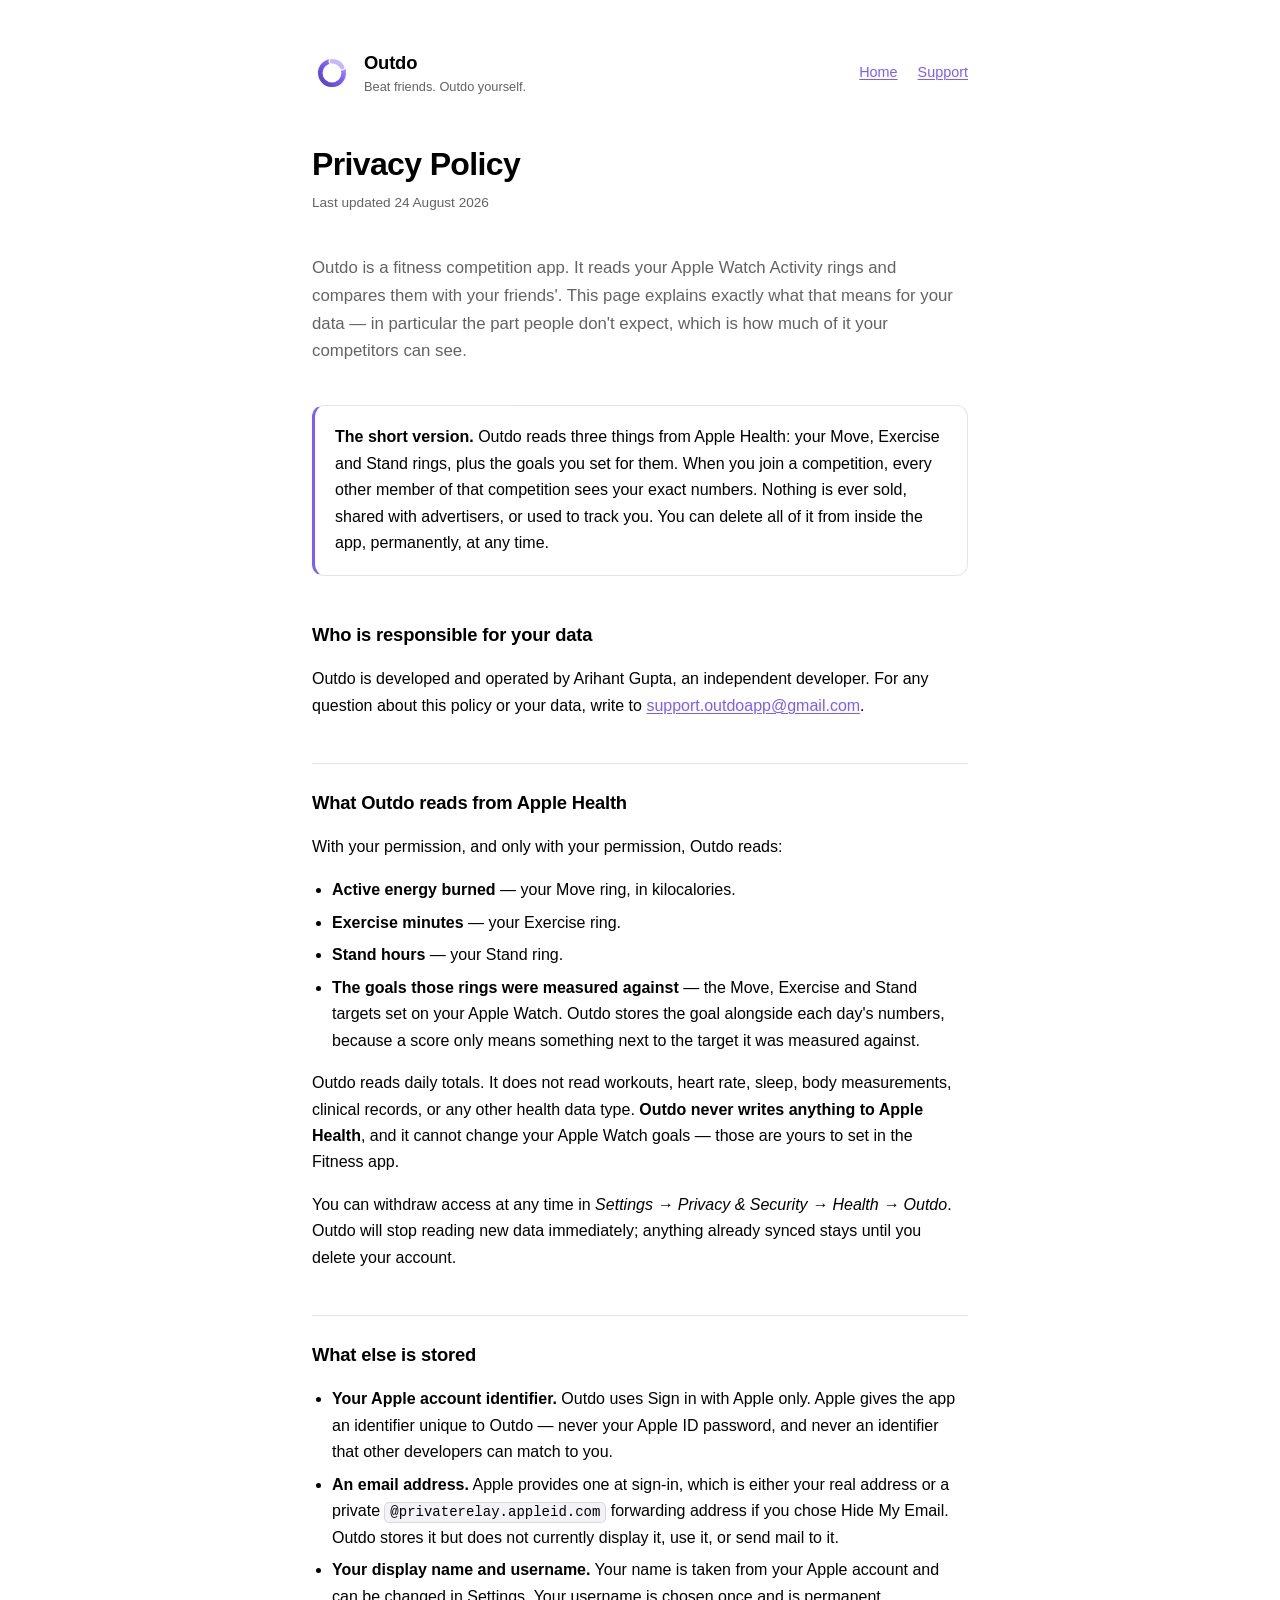
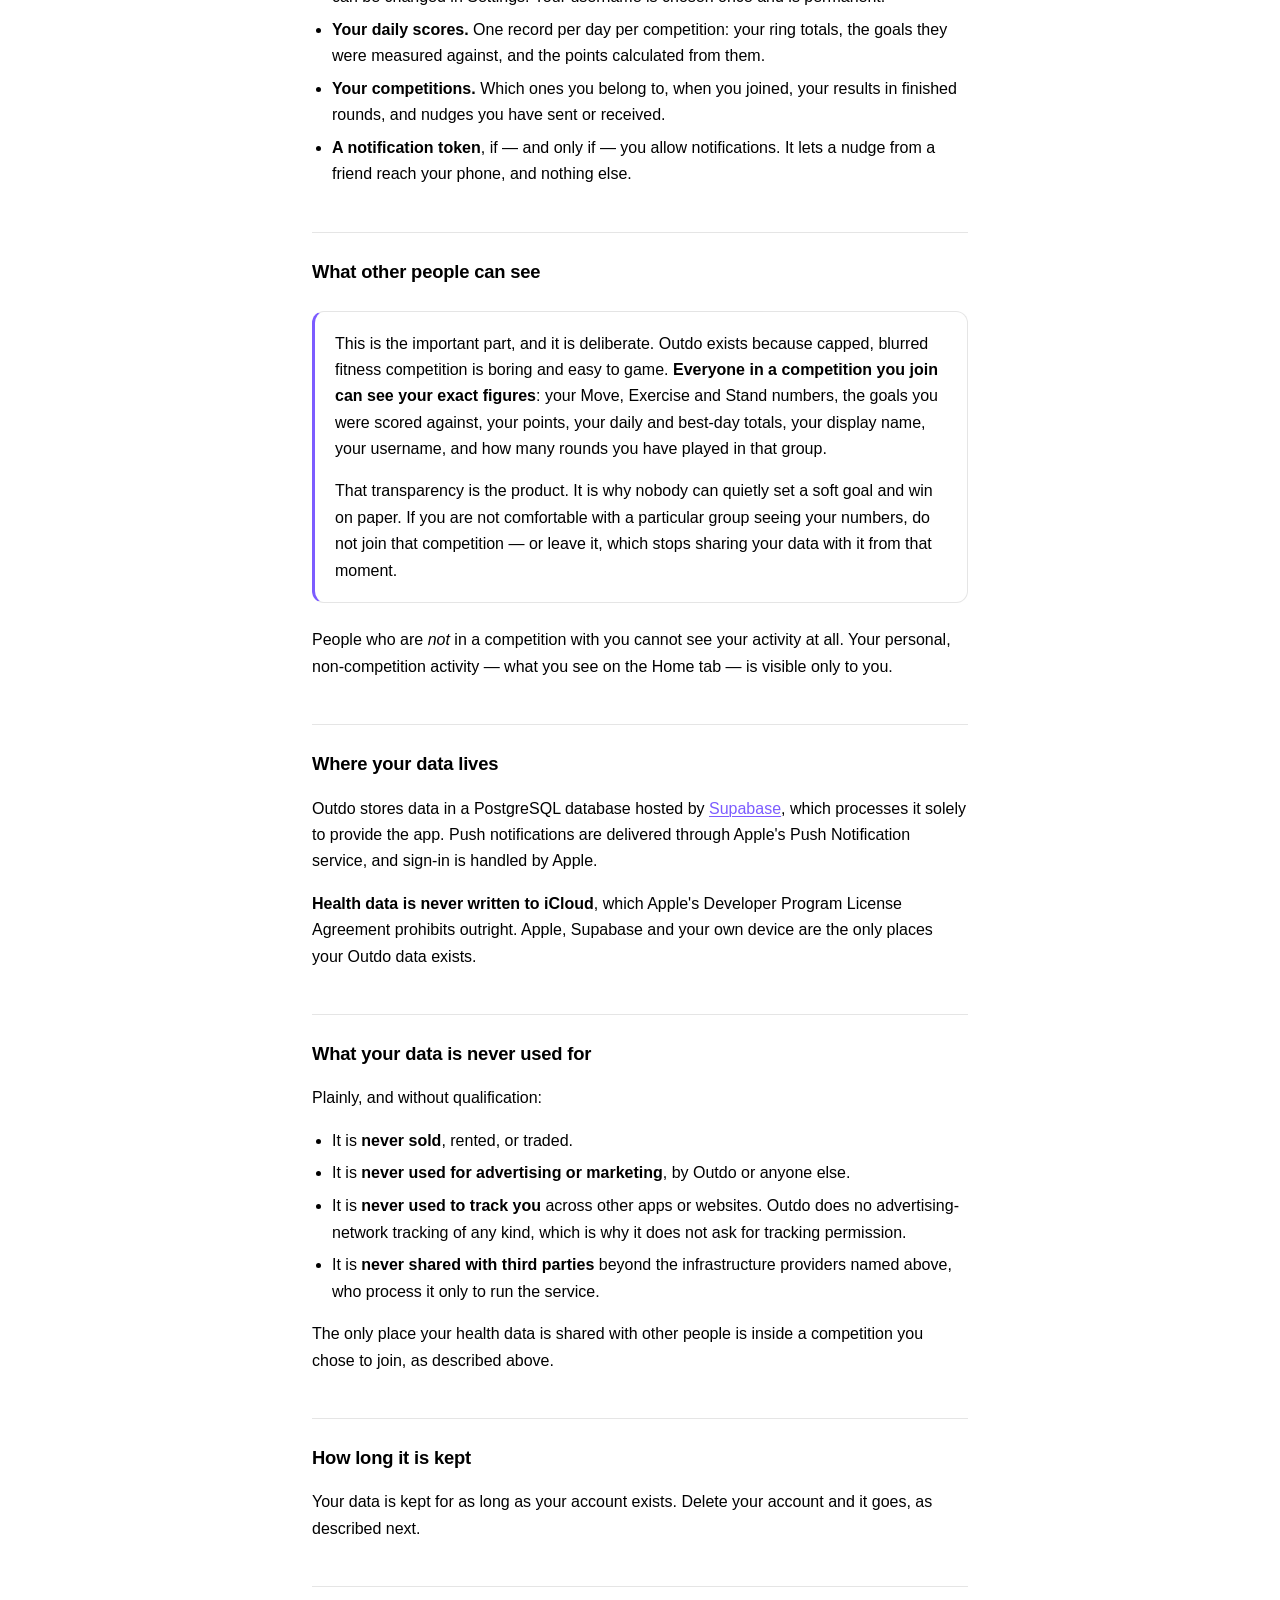
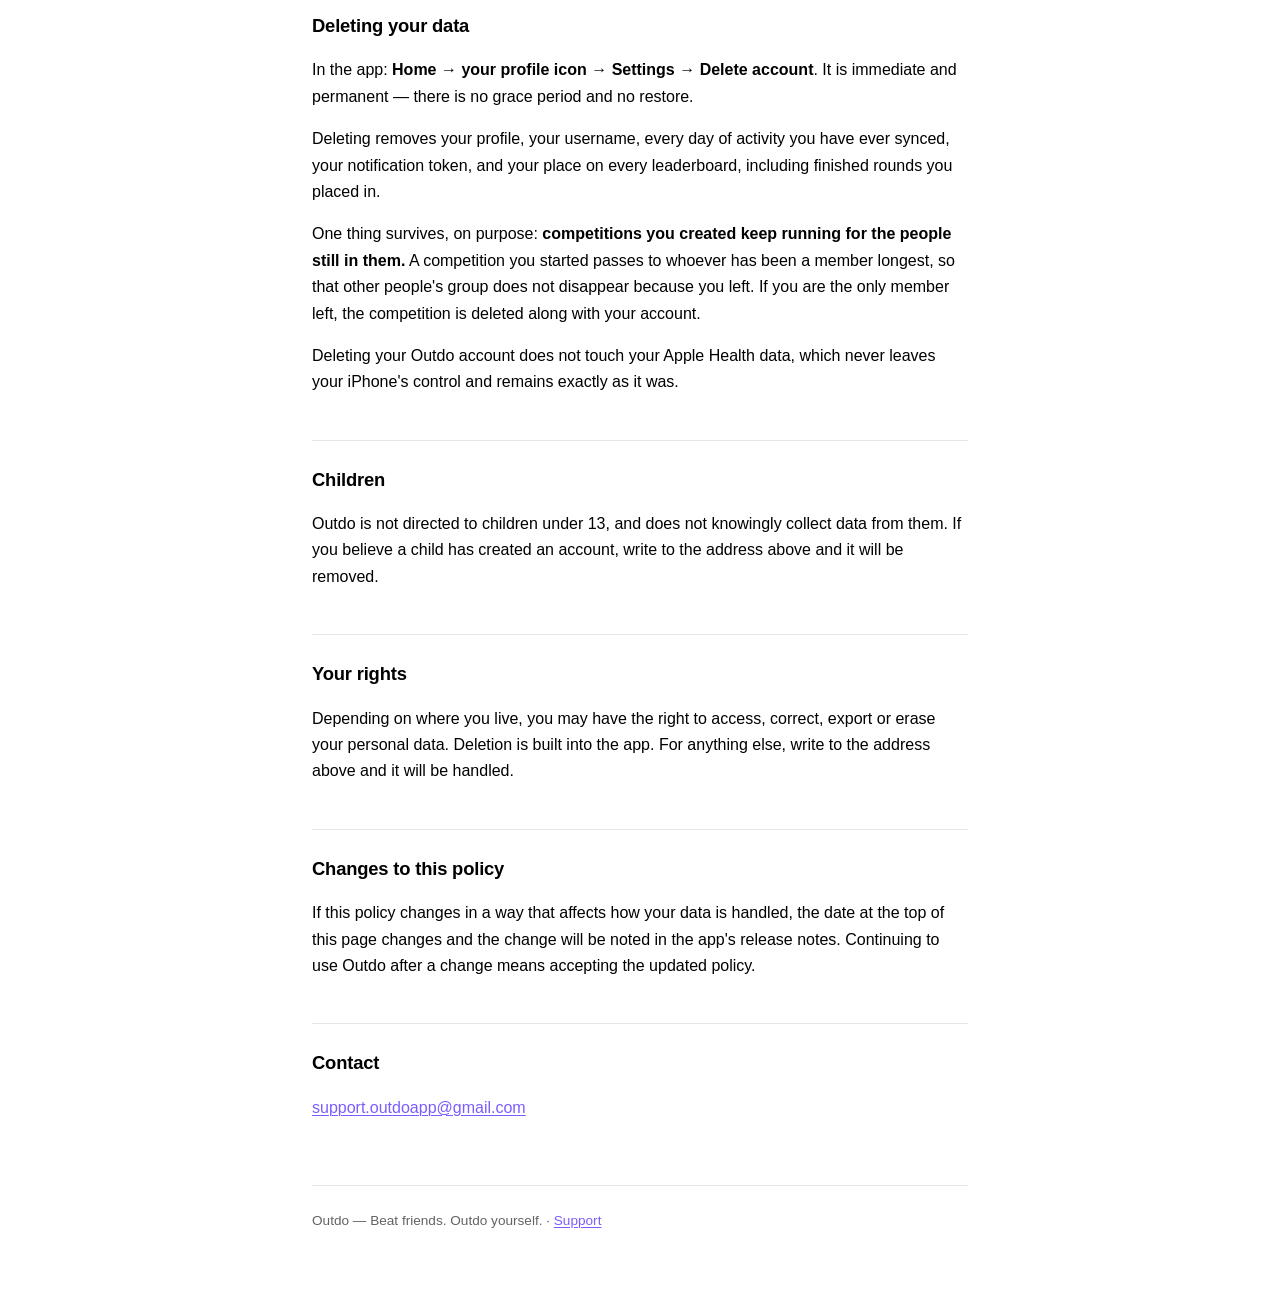
==== privacy.html @ 7deb8a3a "Privacy policy and support pages Static HTML for GitHub Pages, serving the two URLs App Store Connec" ====
<!doctype html>
<html lang="en">
<head>
<meta charset="utf-8">
<meta name="viewport" content="width=device-width, initial-scale=1">
<title>Privacy Policy — Outdo</title>
<meta name="description" content="What Outdo reads from Apple Health, what your competitors can see, and how to delete everything.">
<link rel="stylesheet" href="style.css">
</head>
<body>
<div class="wrap">

<header class="site">
  <svg viewBox="0 0 1024 1024" aria-hidden="true">
    <defs>
      <linearGradient id="g" gradientUnits="userSpaceOnUse" x1="153" y1="871" x2="871" y2="153">
        <stop offset="0" stop-color="#523DA8"/>
        <stop offset="0.55" stop-color="#7C5CFF"/>
        <stop offset="1" stop-color="#C4B6FF"/>
      </linearGradient>
      <mask id="cut">
        <rect width="1024" height="1024" fill="white"/>
        <path d="M 512 212 A 300 300 0 0 1 771.8 362" stroke="black" stroke-width="176"
              stroke-linecap="round" fill="none"/>
      </mask>
    </defs>
    <circle cx="512" cy="512" r="300" stroke="url(#g)" stroke-width="118" fill="none" mask="url(#cut)"/>
    <path d="M 512 212 A 300 300 0 0 1 771.8 362" stroke="#C4B6FF" stroke-width="118"
          stroke-linecap="round" fill="none"/>
  </svg>
  <div>
    <div class="name">Outdo</div>
    <div class="tag">Beat friends. Outdo yourself.</div>
  </div>
  <nav class="nav"><a href="index.html">Home</a><a href="support.html">Support</a></nav>
</header>

<h1>Privacy Policy</h1>
<p class="meta">Last updated 24 August 2026</p>

<p class="lede">Outdo is a fitness competition app. It reads your Apple Watch Activity rings and
compares them with your friends'. This page explains exactly what that means for your data — in
particular the part people don't expect, which is how much of it your competitors can see.</p>

<div class="callout">
  <p><strong>The short version.</strong> Outdo reads three things from Apple Health: your Move,
  Exercise and Stand rings, plus the goals you set for them. When you join a competition, every
  other member of that competition sees your exact numbers. Nothing is ever sold, shared with
  advertisers, or used to track you. You can delete all of it from inside the app, permanently, at
  any time.</p>
</div>

<h2>Who is responsible for your data</h2>
<p>Outdo is developed and operated by Arihant Gupta, an independent developer. For any question
about this policy or your data, write to
<a href="mailto:support.outdoapp@gmail.com">support.outdoapp@gmail.com</a>.</p>

<h2>What Outdo reads from Apple Health</h2>
<p>With your permission, and only with your permission, Outdo reads:</p>
<ul>
  <li><strong>Active energy burned</strong> — your Move ring, in kilocalories.</li>
  <li><strong>Exercise minutes</strong> — your Exercise ring.</li>
  <li><strong>Stand hours</strong> — your Stand ring.</li>
  <li><strong>The goals those rings were measured against</strong> — the Move, Exercise and Stand
  targets set on your Apple Watch. Outdo stores the goal alongside each day's numbers, because a
  score only means something next to the target it was measured against.</li>
</ul>
<p>Outdo reads daily totals. It does not read workouts, heart rate, sleep, body measurements,
clinical records, or any other health data type. <strong>Outdo never writes anything to Apple
Health</strong>, and it cannot change your Apple Watch goals — those are yours to set in the
Fitness app.</p>
<p>You can withdraw access at any time in <em>Settings → Privacy &amp; Security → Health →
Outdo</em>. Outdo will stop reading new data immediately; anything already synced stays until you
delete your account.</p>

<h2>What else is stored</h2>
<ul>
  <li><strong>Your Apple account identifier.</strong> Outdo uses Sign in with Apple only. Apple
  gives the app an identifier unique to Outdo — never your Apple ID password, and never an
  identifier that other developers can match to you.</li>
  <li><strong>An email address.</strong> Apple provides one at sign-in, which is either your real
  address or a private <code>@privaterelay.appleid.com</code> forwarding address if you chose Hide
  My Email. Outdo stores it but does not currently display it, use it, or send mail to it.</li>
  <li><strong>Your display name and username.</strong> Your name is taken from your Apple account
  and can be changed in Settings. Your username is chosen once and is permanent.</li>
  <li><strong>Your daily scores.</strong> One record per day per competition: your ring totals, the
  goals they were measured against, and the points calculated from them.</li>
  <li><strong>Your competitions.</strong> Which ones you belong to, when you joined, your results in
  finished rounds, and nudges you have sent or received.</li>
  <li><strong>A notification token</strong>, if — and only if — you allow notifications. It lets a
  nudge from a friend reach your phone, and nothing else.</li>
</ul>

<h2>What other people can see</h2>
<div class="callout">
  <p>This is the important part, and it is deliberate. Outdo exists because capped, blurred fitness
  competition is boring and easy to game. <strong>Everyone in a competition you join can see your
  exact figures</strong>: your Move, Exercise and Stand numbers, the goals you were scored against,
  your points, your daily and best-day totals, your display name, your username, and how many rounds
  you have played in that group.</p>
  <p>That transparency is the product. It is why nobody can quietly set a soft goal and win on
  paper. If you are not comfortable with a particular group seeing your numbers, do not join that
  competition — or leave it, which stops sharing your data with it from that moment.</p>
</div>
<p>People who are <em>not</em> in a competition with you cannot see your activity at all. Your
personal, non-competition activity — what you see on the Home tab — is visible only to you.</p>

<h2>Where your data lives</h2>
<p>Outdo stores data in a PostgreSQL database hosted by
<a href="https://supabase.com/privacy" rel="noopener">Supabase</a>, which processes it solely to
provide the app. Push notifications are delivered through Apple's Push Notification service, and
sign-in is handled by Apple.</p>
<p><strong>Health data is never written to iCloud</strong>, which Apple's Developer Program License
Agreement prohibits outright. Apple, Supabase and your own device are the only places your Outdo
data exists.</p>

<h2>What your data is never used for</h2>
<p>Plainly, and without qualification:</p>
<ul>
  <li>It is <strong>never sold</strong>, rented, or traded.</li>
  <li>It is <strong>never used for advertising or marketing</strong>, by Outdo or anyone else.</li>
  <li>It is <strong>never used to track you</strong> across other apps or websites. Outdo does no
  advertising-network tracking of any kind, which is why it does not ask for tracking permission.</li>
  <li>It is <strong>never shared with third parties</strong> beyond the infrastructure providers
  named above, who process it only to run the service.</li>
</ul>
<p>The only place your health data is shared with other people is inside a competition you chose to
join, as described above.</p>

<h2>How long it is kept</h2>
<p>Your data is kept for as long as your account exists. Delete your account and it goes, as
described next.</p>

<h2>Deleting your data</h2>
<p>In the app: <strong>Home → your profile icon → Settings → Delete account</strong>. It is
immediate and permanent — there is no grace period and no restore.</p>
<p>Deleting removes your profile, your username, every day of activity you have ever synced, your
notification token, and your place on every leaderboard, including finished rounds you placed in.</p>
<p>One thing survives, on purpose: <strong>competitions you created keep running for the people
still in them.</strong> A competition you started passes to whoever has been a member longest, so
that other people's group does not disappear because you left. If you are the only member left,
the competition is deleted along with your account.</p>
<p>Deleting your Outdo account does not touch your Apple Health data, which never leaves your
iPhone's control and remains exactly as it was.</p>

<h2>Children</h2>
<p>Outdo is not directed to children under 13, and does not knowingly collect data from them. If you
believe a child has created an account, write to the address above and it will be removed.</p>

<h2>Your rights</h2>
<p>Depending on where you live, you may have the right to access, correct, export or erase your
personal data. Deletion is built into the app. For anything else, write to the address above and it
will be handled.</p>

<h2>Changes to this policy</h2>
<p>If this policy changes in a way that affects how your data is handled, the date at the top of
this page changes and the change will be noted in the app's release notes. Continuing to use Outdo
after a change means accepting the updated policy.</p>

<h2>Contact</h2>
<p><a href="mailto:support.outdoapp@gmail.com">support.outdoapp@gmail.com</a></p>

<footer>
  Outdo — Beat friends. Outdo yourself. · <a href="support.html">Support</a>
</footer>

</div>
</body>
</html>
---- style.css ----
/* Outdo — public site (privacy policy + support).
   Deliberately one small stylesheet with no build step: GitHub Pages serves
   this directory as-is, and a legal page that depends on tooling is a legal
   page that eventually 404s. */

:root {
  --accent: #7c5cff;
  --accent-cool: #523da8;
  --accent-hot: #c4b6ff;
  --bg: #ffffff;
  --bg-soft: #f2f2f7;
  --card: #ffffff;
  --border: rgba(0, 0, 0, 0.1);
  --text: #000000;
  --muted: #636366;
}

@media (prefers-color-scheme: dark) {
  :root {
    --bg: #000000;
    --bg-soft: #0a0a0c;
    --card: #1c1c1e;
    --border: rgba(255, 255, 255, 0.1);
    --text: #ffffff;
    --muted: #8e8e93;
  }
}

* { box-sizing: border-box; }

body {
  margin: 0;
  background: var(--bg);
  color: var(--text);
  font: 16px/1.65 -apple-system, BlinkMacSystemFont, "SF Pro Text", "Segoe UI", Roboto, sans-serif;
  -webkit-font-smoothing: antialiased;
}

.wrap {
  max-width: 44rem;
  margin: 0 auto;
  padding: 3rem 1.5rem 5rem;
}

header.site {
  display: flex;
  align-items: center;
  gap: 0.75rem;
  margin-bottom: 3rem;
}

header.site svg { width: 40px; height: 40px; flex: none; }

header.site .name {
  font-weight: 700;
  font-size: 1.15rem;
  letter-spacing: -0.01em;
}

header.site .tag {
  color: var(--muted);
  font-size: 0.8rem;
  margin-top: -2px;
}

h1 {
  font-size: 2rem;
  line-height: 1.2;
  letter-spacing: -0.02em;
  margin: 0 0 0.5rem;
}

h2 {
  font-size: 1.15rem;
  letter-spacing: -0.01em;
  margin: 2.75rem 0 0.75rem;
  padding-top: 1.5rem;
  border-top: 1px solid var(--border);
}

h2:first-of-type { border-top: none; padding-top: 0; }

h3 {
  font-size: 1rem;
  margin: 1.5rem 0 0.5rem;
}

p, li { color: var(--text); }

.meta {
  color: var(--muted);
  font-size: 0.85rem;
  margin: 0 0 2.5rem;
}

.lede {
  font-size: 1.05rem;
  color: var(--muted);
  margin-bottom: 2.5rem;
}

.callout {
  background: var(--card);
  border: 1px solid var(--border);
  border-left: 3px solid var(--accent);
  border-radius: 12px;
  padding: 1.15rem 1.25rem;
  margin: 1.5rem 0;
}

.callout p:first-child { margin-top: 0; }
.callout p:last-child { margin-bottom: 0; }

ul { padding-left: 1.25rem; }
li { margin: 0.4rem 0; }

a { color: var(--accent); text-decoration-thickness: 1px; text-underline-offset: 2px; }
a:hover { color: var(--accent-hot); }

code {
  font: 0.875em ui-monospace, "SF Mono", Menlo, monospace;
  background: var(--bg-soft);
  border: 1px solid var(--border);
  border-radius: 5px;
  padding: 0.1em 0.35em;
}

@media (prefers-color-scheme: dark) {
  code { background: #17171a; }
}

.nav {
  display: flex;
  gap: 1.25rem;
  font-size: 0.9rem;
  margin-left: auto;
}

footer {
  margin-top: 4rem;
  padding-top: 1.5rem;
  border-top: 1px solid var(--border);
  color: var(--muted);
  font-size: 0.85rem;
}

.cards { display: grid; gap: 1rem; margin: 2rem 0; }

.card {
  display: block;
  background: var(--card);
  border: 1px solid var(--border);
  border-radius: 14px;
  padding: 1.25rem 1.4rem;
  text-decoration: none;
  color: inherit;
}

.card:hover { border-color: var(--accent); }
.card strong { display: block; font-size: 1.05rem; margin-bottom: 0.2rem; }
.card span { color: var(--muted); font-size: 0.9rem; }
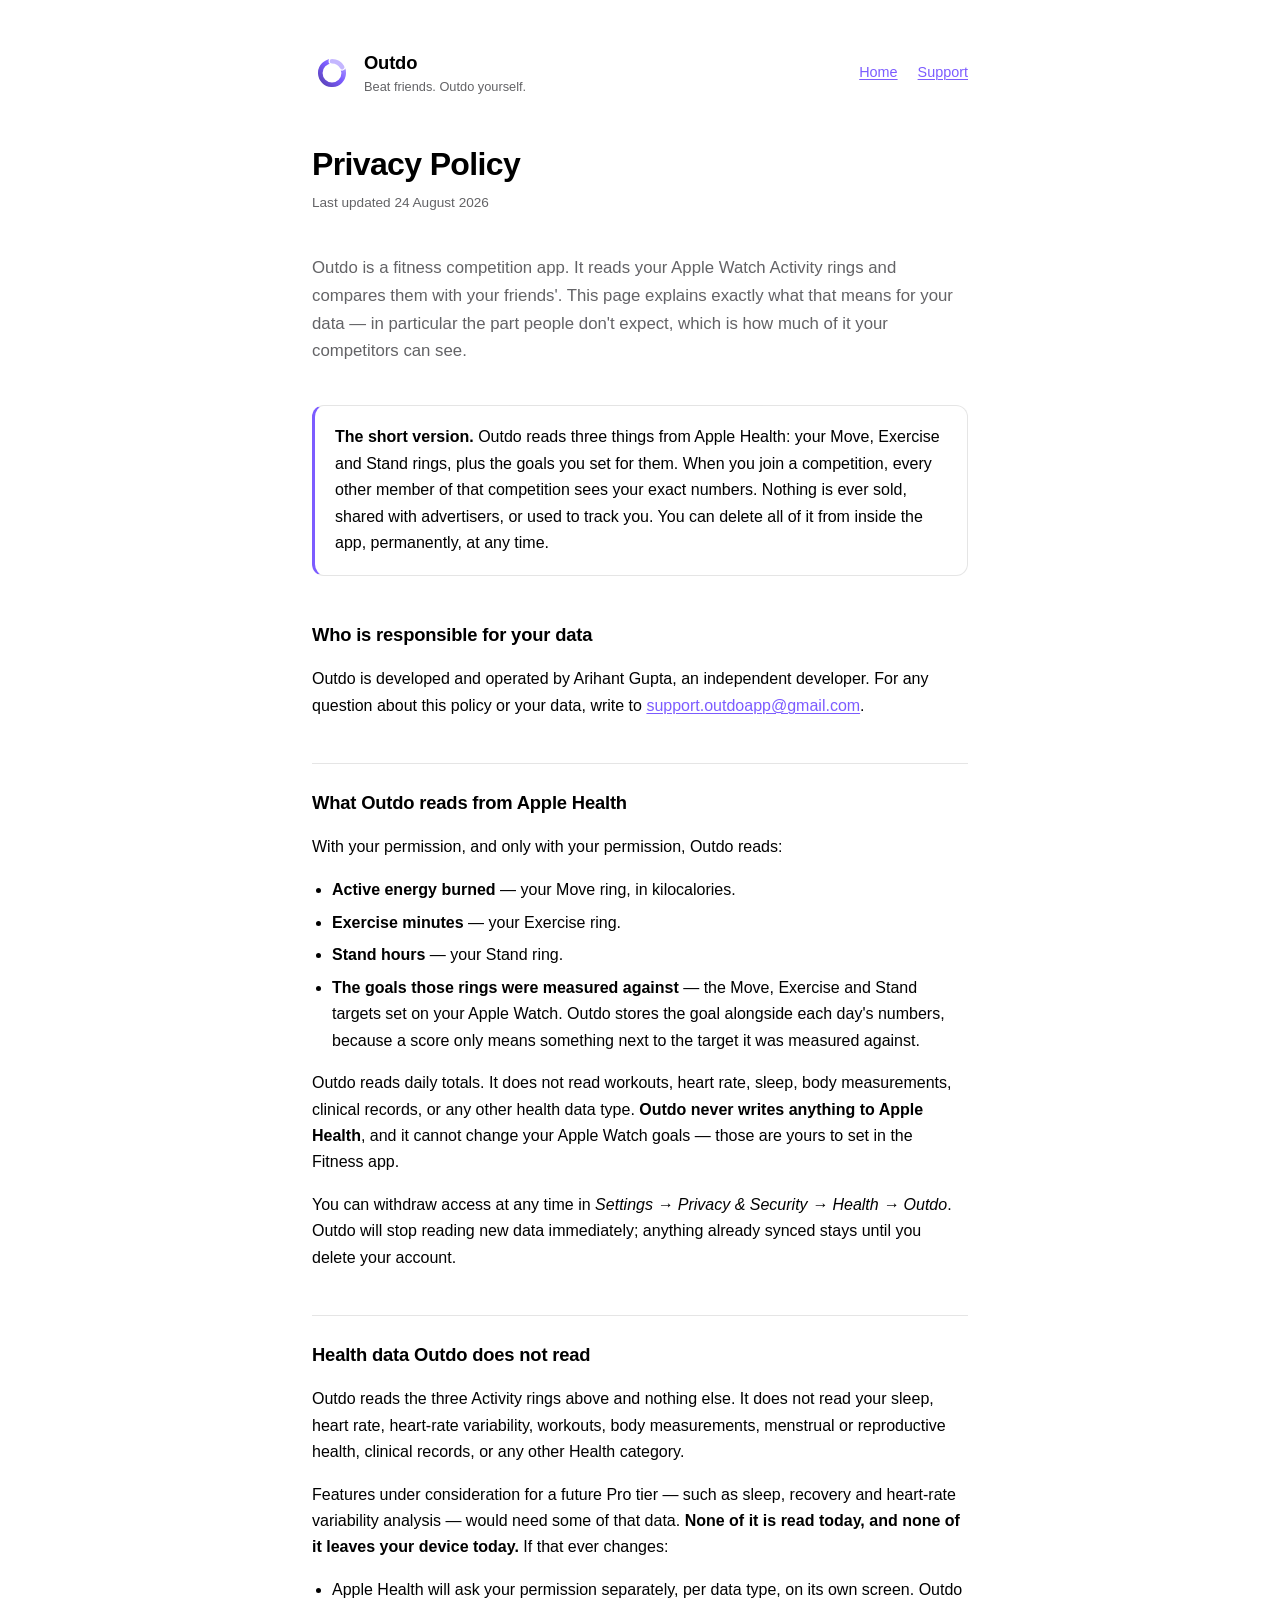
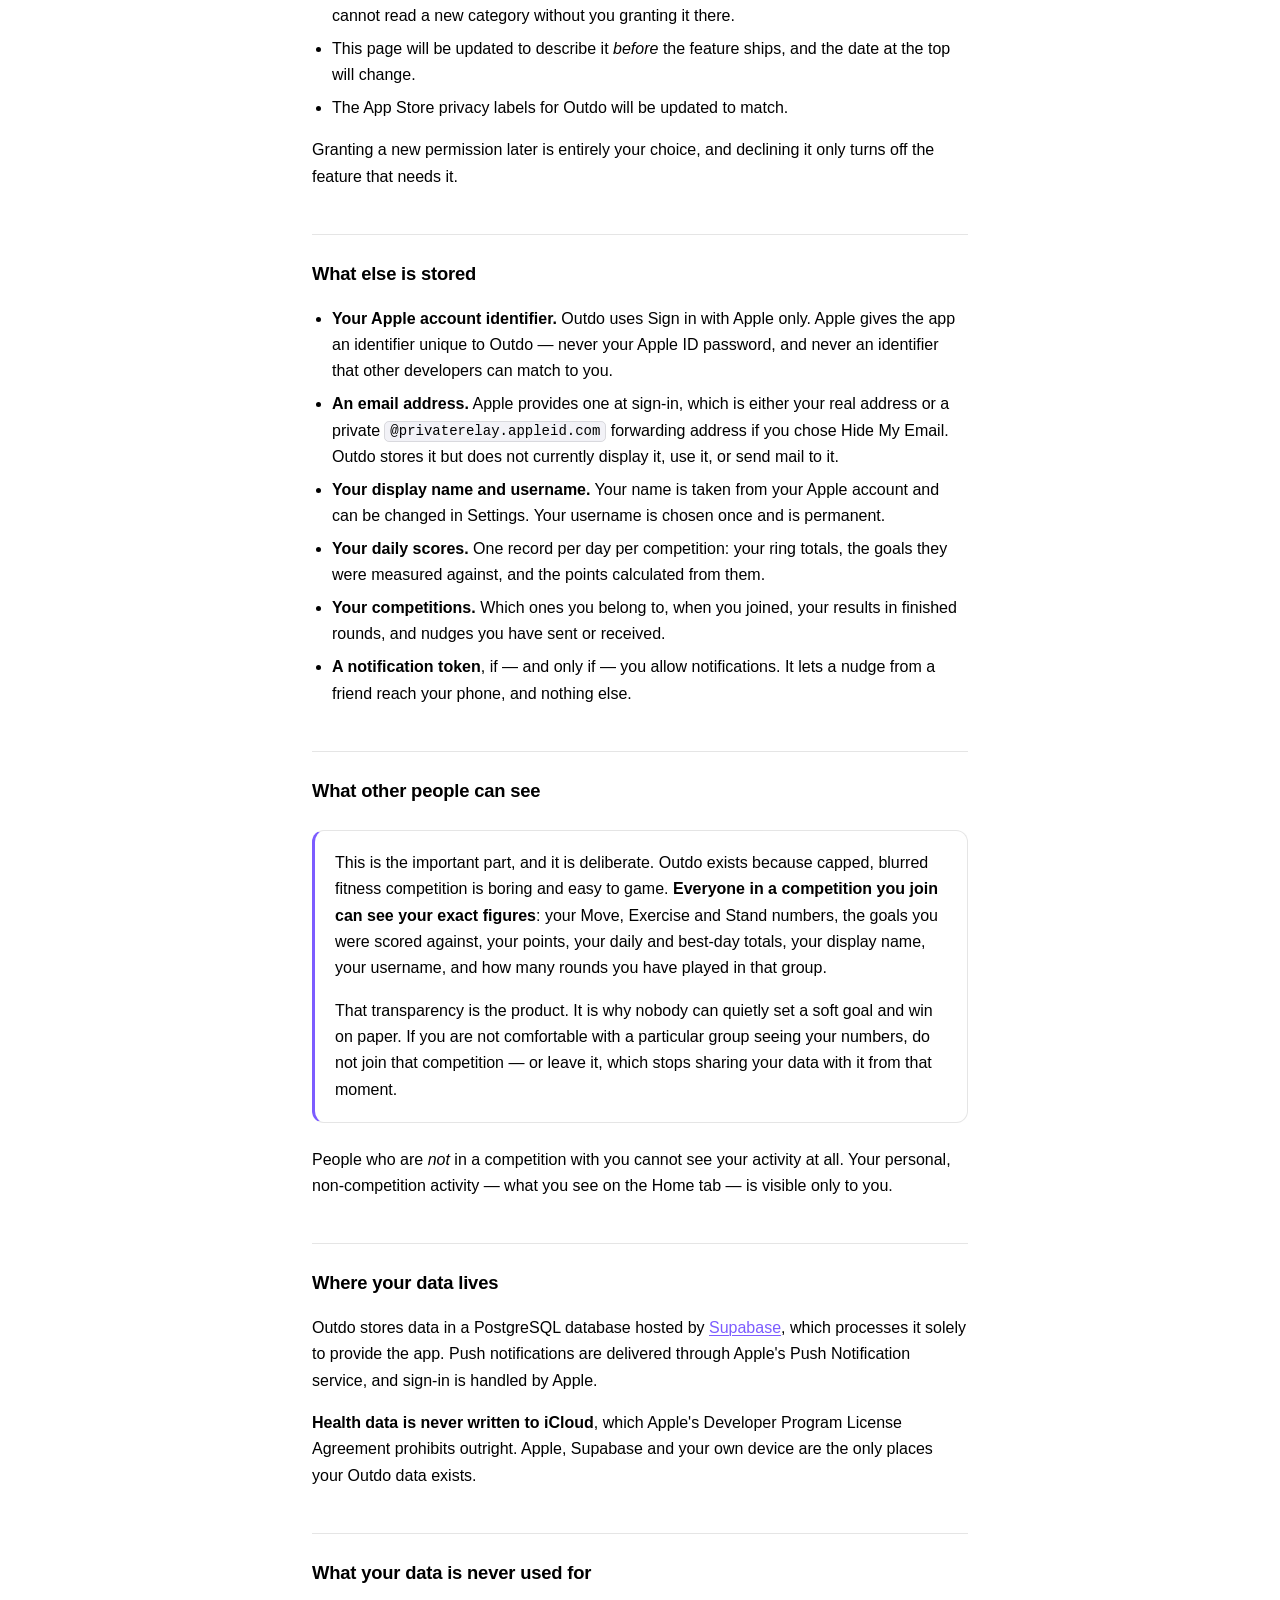
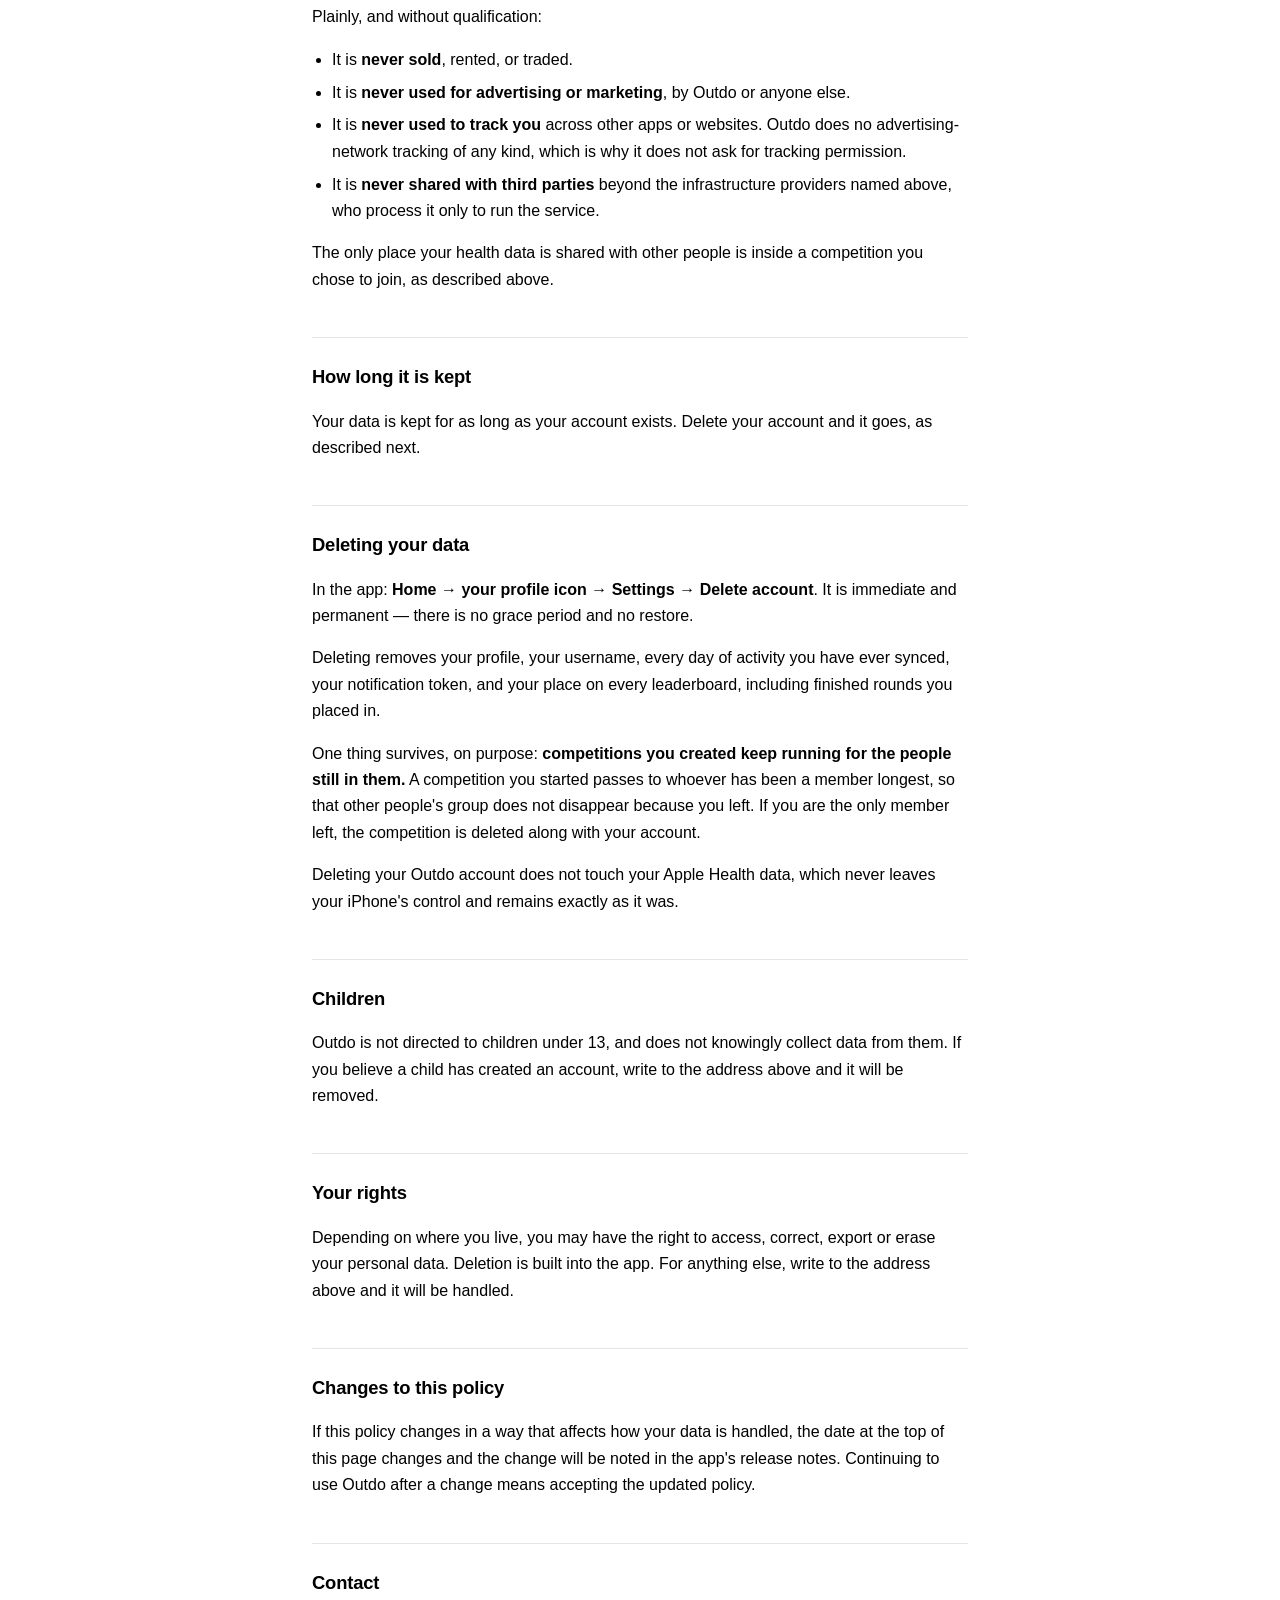
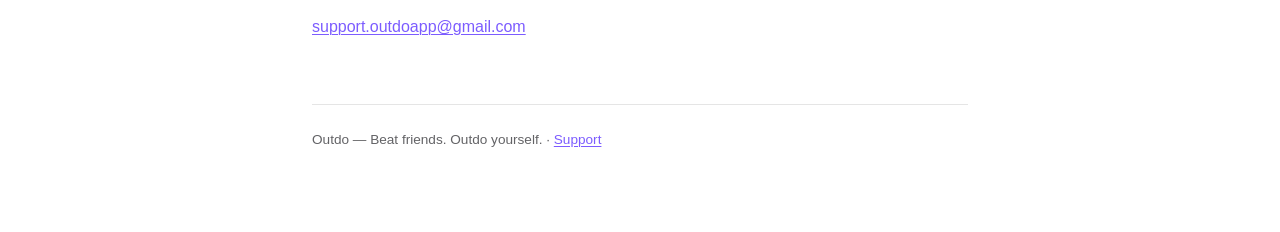
==== commit 637fe36b: "Say what Outdo does not read, and what would change that Names the Health categories Outdo never tou" ====
--- a/privacy.html
+++ b/privacy.html
@@ -72,6 +72,23 @@
 <p>You can withdraw access at any time in <em>Settings → Privacy &amp; Security → Health →
 Outdo</em>. Outdo will stop reading new data immediately; anything already synced stays until you
 delete your account.</p>
+
+<h2>Health data Outdo does not read</h2>
+<p>Outdo reads the three Activity rings above and nothing else. It does not read your sleep, heart
+rate, heart-rate variability, workouts, body measurements, menstrual or reproductive health,
+clinical records, or any other Health category.</p>
+<p>Features under consideration for a future Pro tier — such as sleep, recovery and heart-rate
+variability analysis — would need some of that data. <strong>None of it is read today, and none of
+it leaves your device today.</strong> If that ever changes:</p>
+<ul>
+  <li>Apple Health will ask your permission separately, per data type, on its own screen. Outdo
+  cannot read a new category without you granting it there.</li>
+  <li>This page will be updated to describe it <em>before</em> the feature ships, and the date at the
+  top will change.</li>
+  <li>The App Store privacy labels for Outdo will be updated to match.</li>
+</ul>
+<p>Granting a new permission later is entirely your choice, and declining it only turns off the
+feature that needs it.</p>
 
 <h2>What else is stored</h2>
 <ul>
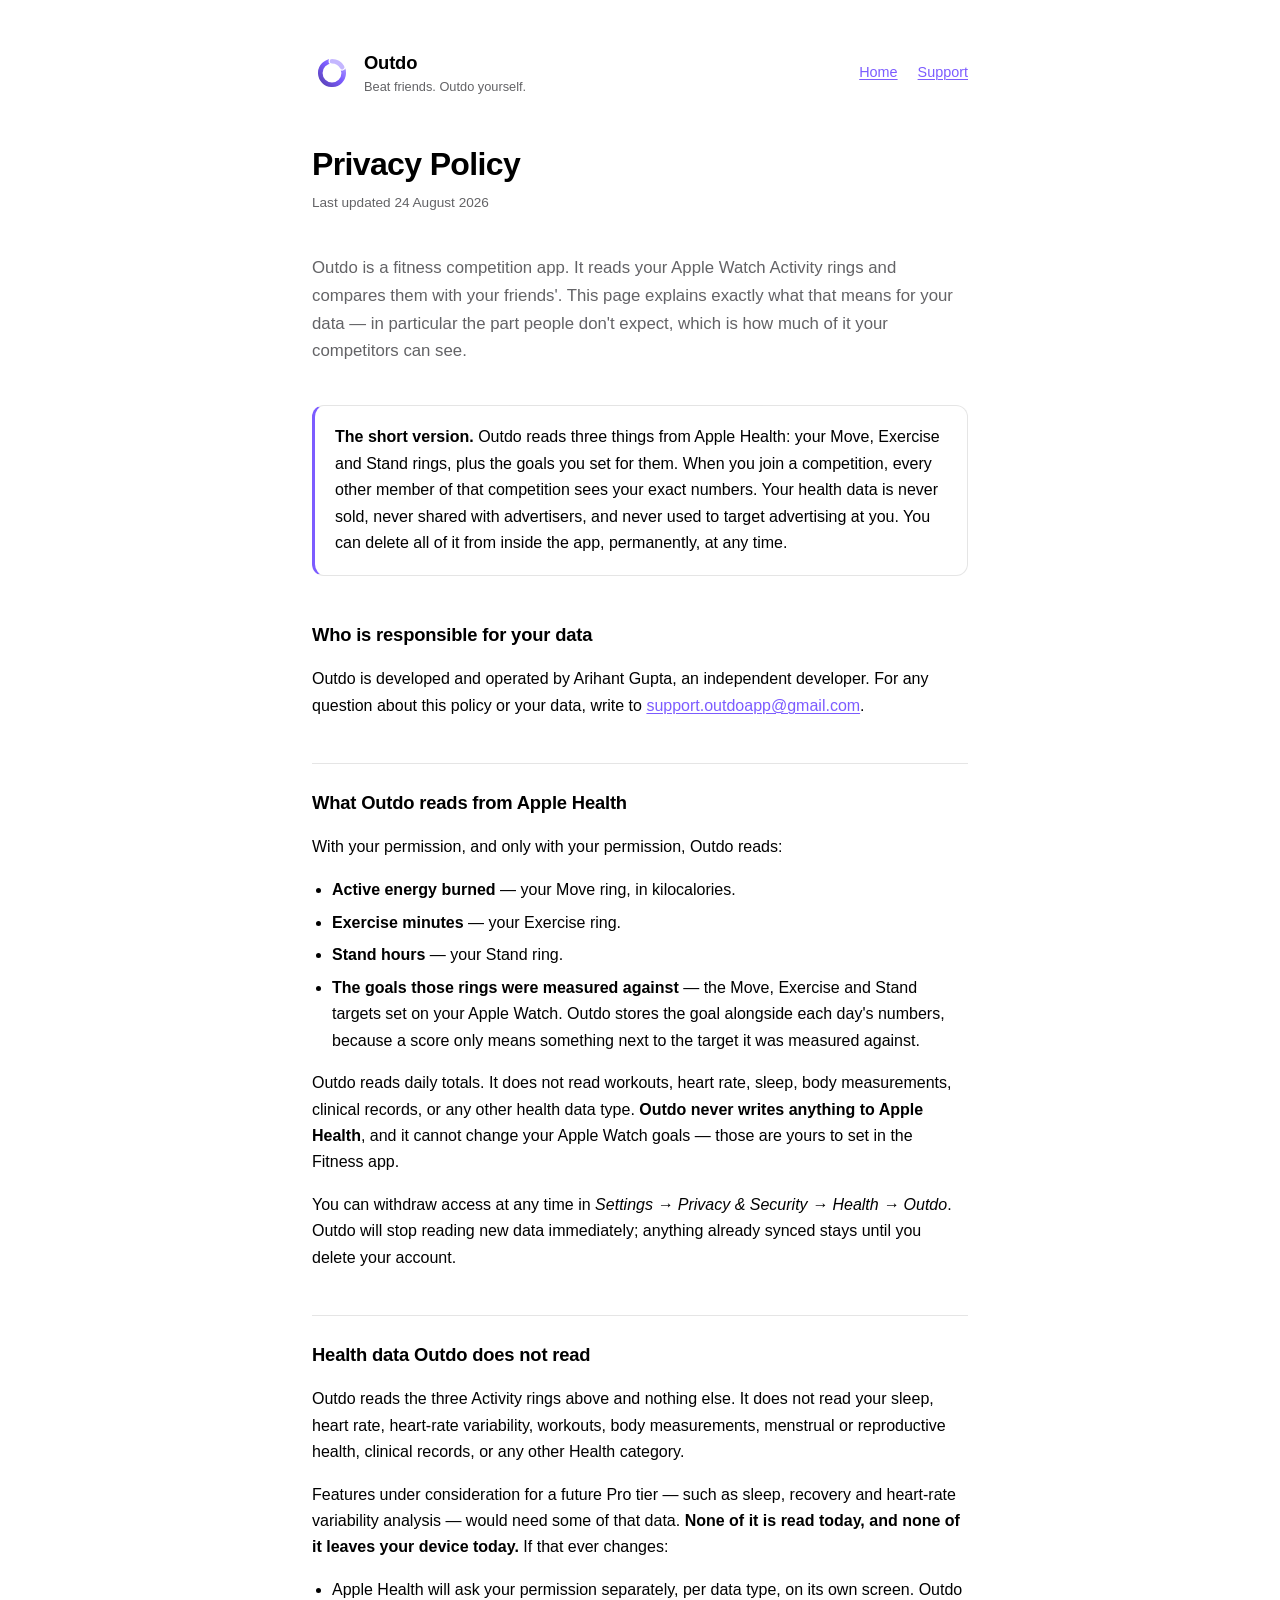
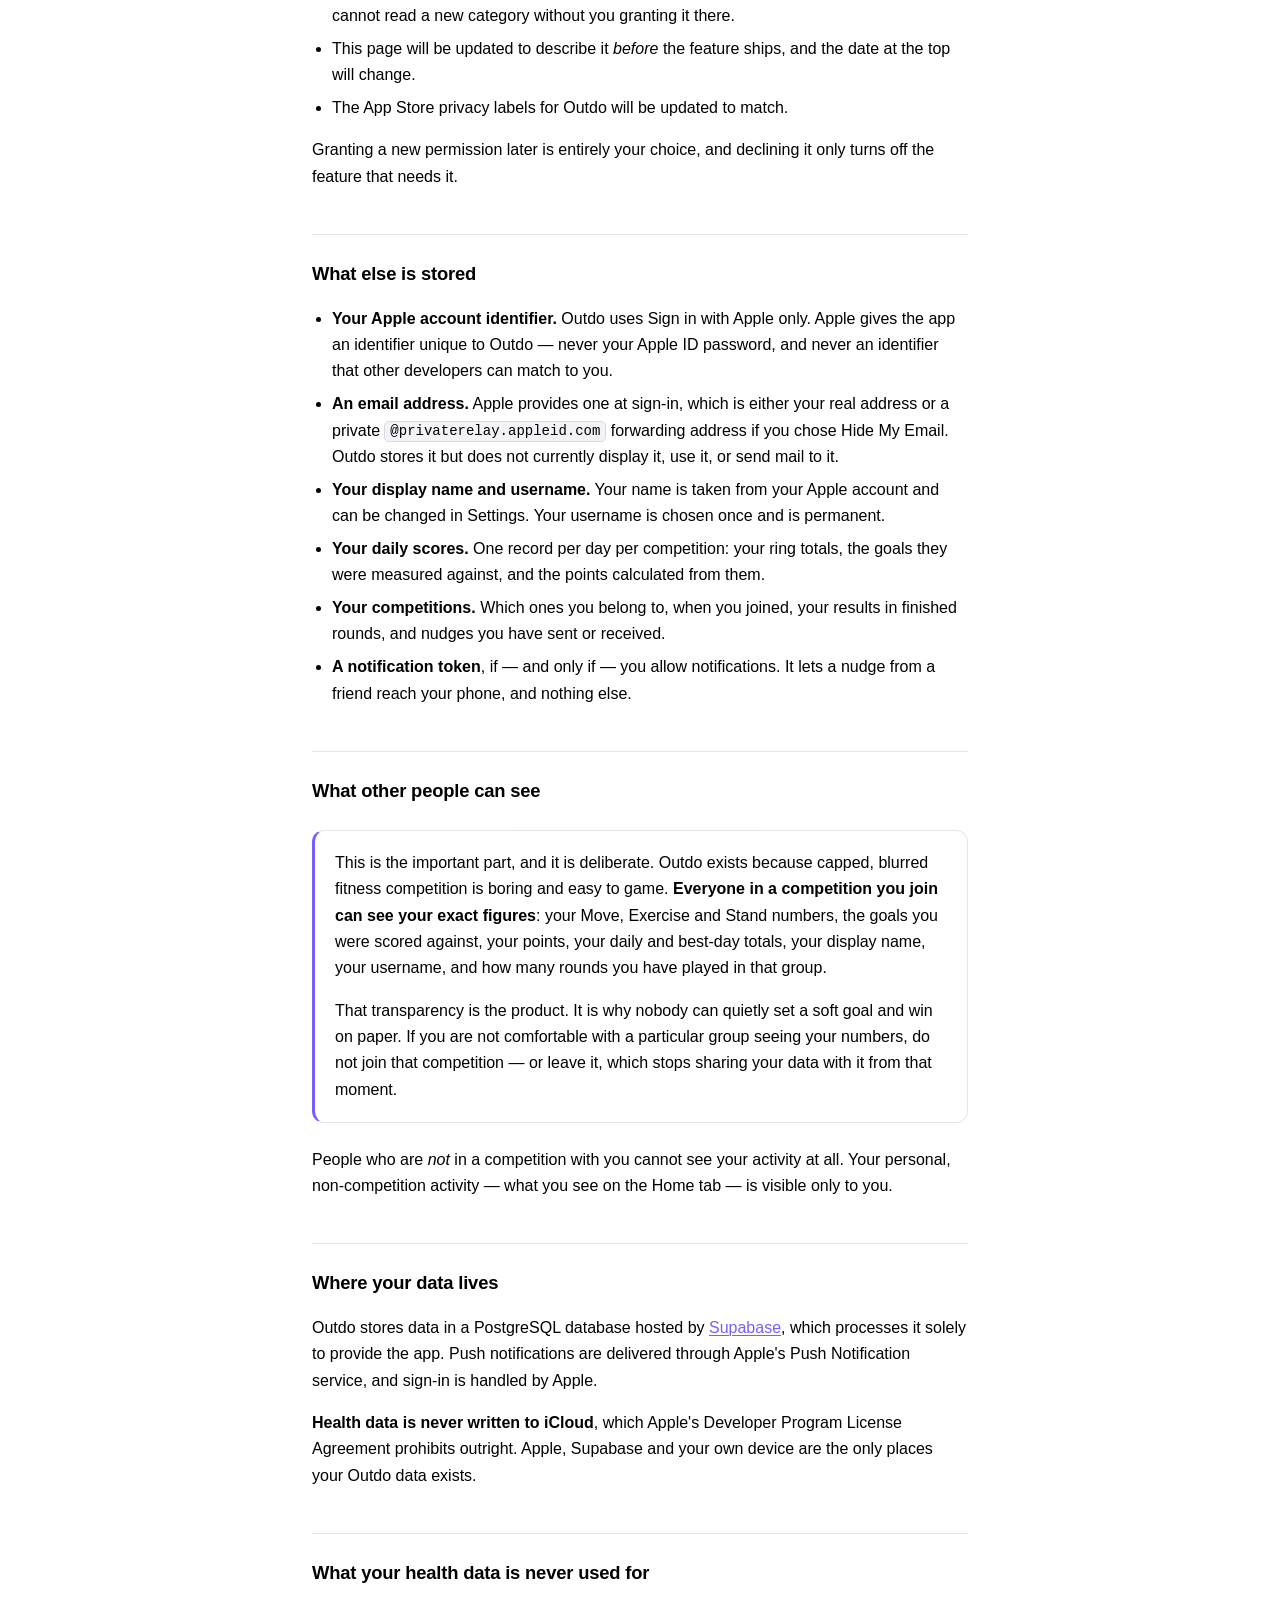
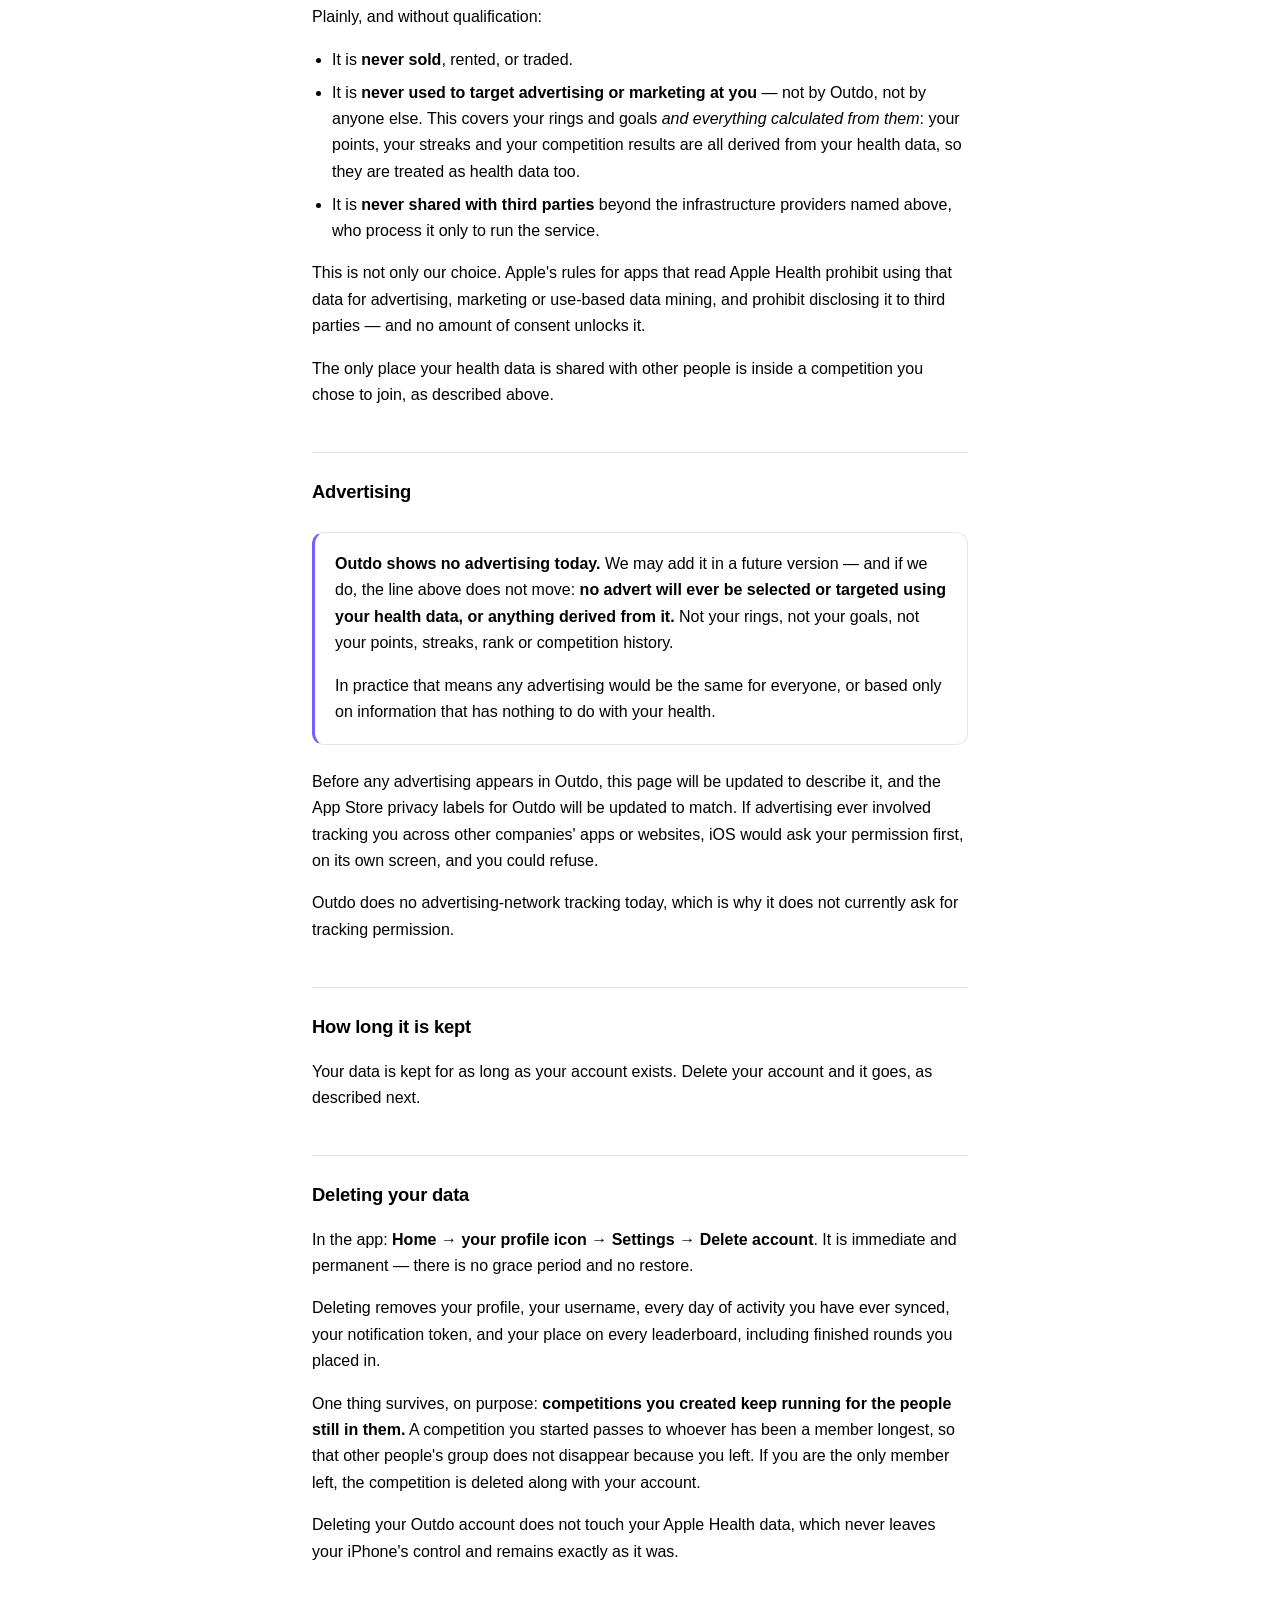
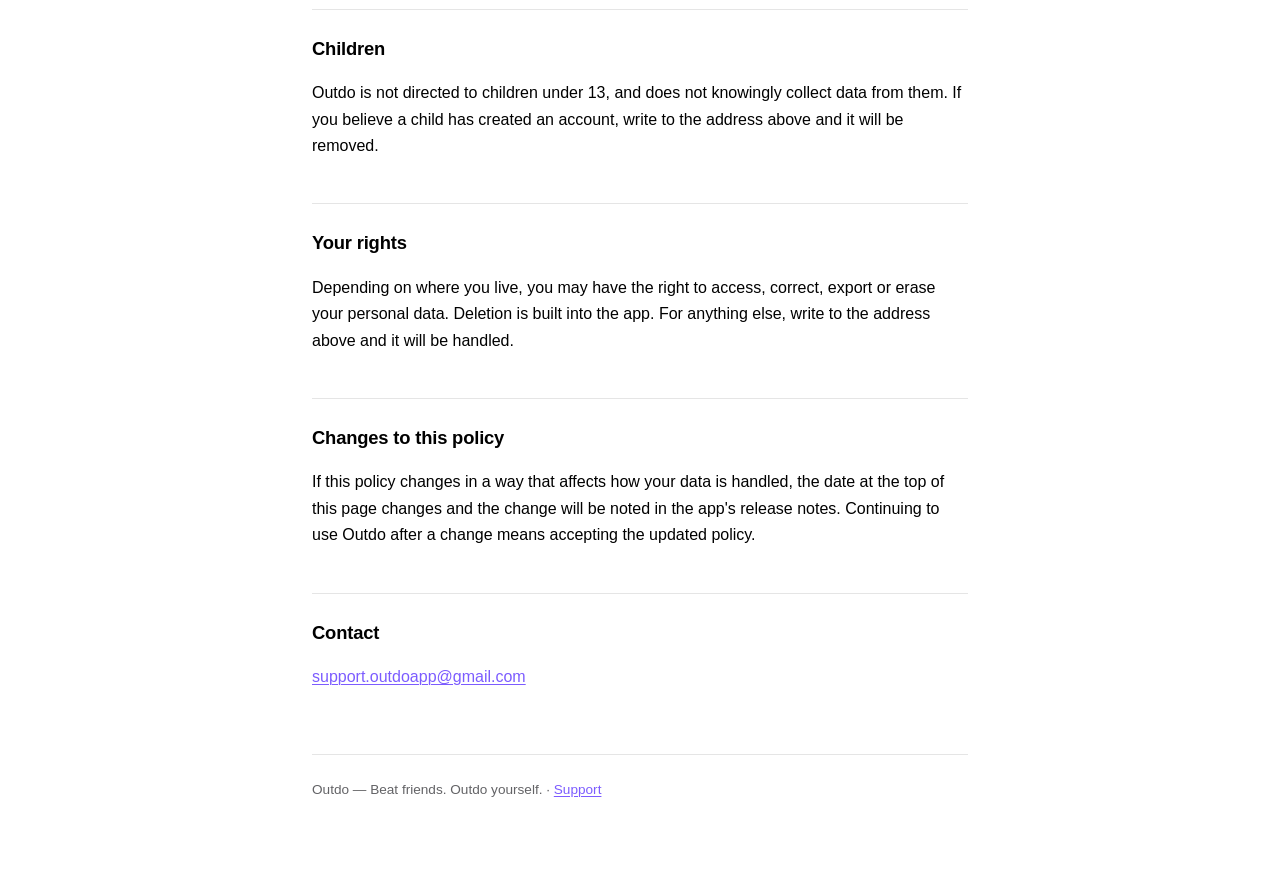
==== commit 28b554db: "Scope the advertising promise to health data, and say ads may come The previous wording promised no " ====
--- a/privacy.html
+++ b/privacy.html
@@ -45,8 +45,8 @@
 <div class="callout">
   <p><strong>The short version.</strong> Outdo reads three things from Apple Health: your Move,
   Exercise and Stand rings, plus the goals you set for them. When you join a competition, every
-  other member of that competition sees your exact numbers. Nothing is ever sold, shared with
-  advertisers, or used to track you. You can delete all of it from inside the app, permanently, at
+  other member of that competition sees your exact numbers. Your health data is never sold, never
+  shared with advertisers, and never used to target advertising at you. You can delete all of it from inside the app, permanently, at
   any time.</p>
 </div>
 
@@ -131,18 +131,38 @@
 Agreement prohibits outright. Apple, Supabase and your own device are the only places your Outdo
 data exists.</p>
 
-<h2>What your data is never used for</h2>
+<h2>What your health data is never used for</h2>
 <p>Plainly, and without qualification:</p>
 <ul>
   <li>It is <strong>never sold</strong>, rented, or traded.</li>
-  <li>It is <strong>never used for advertising or marketing</strong>, by Outdo or anyone else.</li>
-  <li>It is <strong>never used to track you</strong> across other apps or websites. Outdo does no
-  advertising-network tracking of any kind, which is why it does not ask for tracking permission.</li>
+  <li>It is <strong>never used to target advertising or marketing at you</strong> — not by Outdo,
+  not by anyone else. This covers your rings and goals <em>and everything calculated from them</em>:
+  your points, your streaks and your competition results are all derived from your health data, so
+  they are treated as health data too.</li>
   <li>It is <strong>never shared with third parties</strong> beyond the infrastructure providers
   named above, who process it only to run the service.</li>
 </ul>
+<p>This is not only our choice. Apple's rules for apps that read Apple Health prohibit using that
+data for advertising, marketing or use-based data mining, and prohibit disclosing it to third
+parties — and no amount of consent unlocks it.</p>
 <p>The only place your health data is shared with other people is inside a competition you chose to
 join, as described above.</p>
+
+<h2>Advertising</h2>
+<div class="callout">
+  <p><strong>Outdo shows no advertising today.</strong> We may add it in a future version — and if we
+  do, the line above does not move: <strong>no advert will ever be selected or targeted using your
+  health data, or anything derived from it.</strong> Not your rings, not your goals, not your points,
+  streaks, rank or competition history.</p>
+  <p>In practice that means any advertising would be the same for everyone, or based only on
+  information that has nothing to do with your health.</p>
+</div>
+<p>Before any advertising appears in Outdo, this page will be updated to describe it, and the App
+Store privacy labels for Outdo will be updated to match. If advertising ever involved tracking you
+across other companies' apps or websites, iOS would ask your permission first, on its own screen,
+and you could refuse.</p>
+<p>Outdo does no advertising-network tracking today, which is why it does not currently ask for
+tracking permission.</p>
 
 <h2>How long it is kept</h2>
 <p>Your data is kept for as long as your account exists. Delete your account and it goes, as
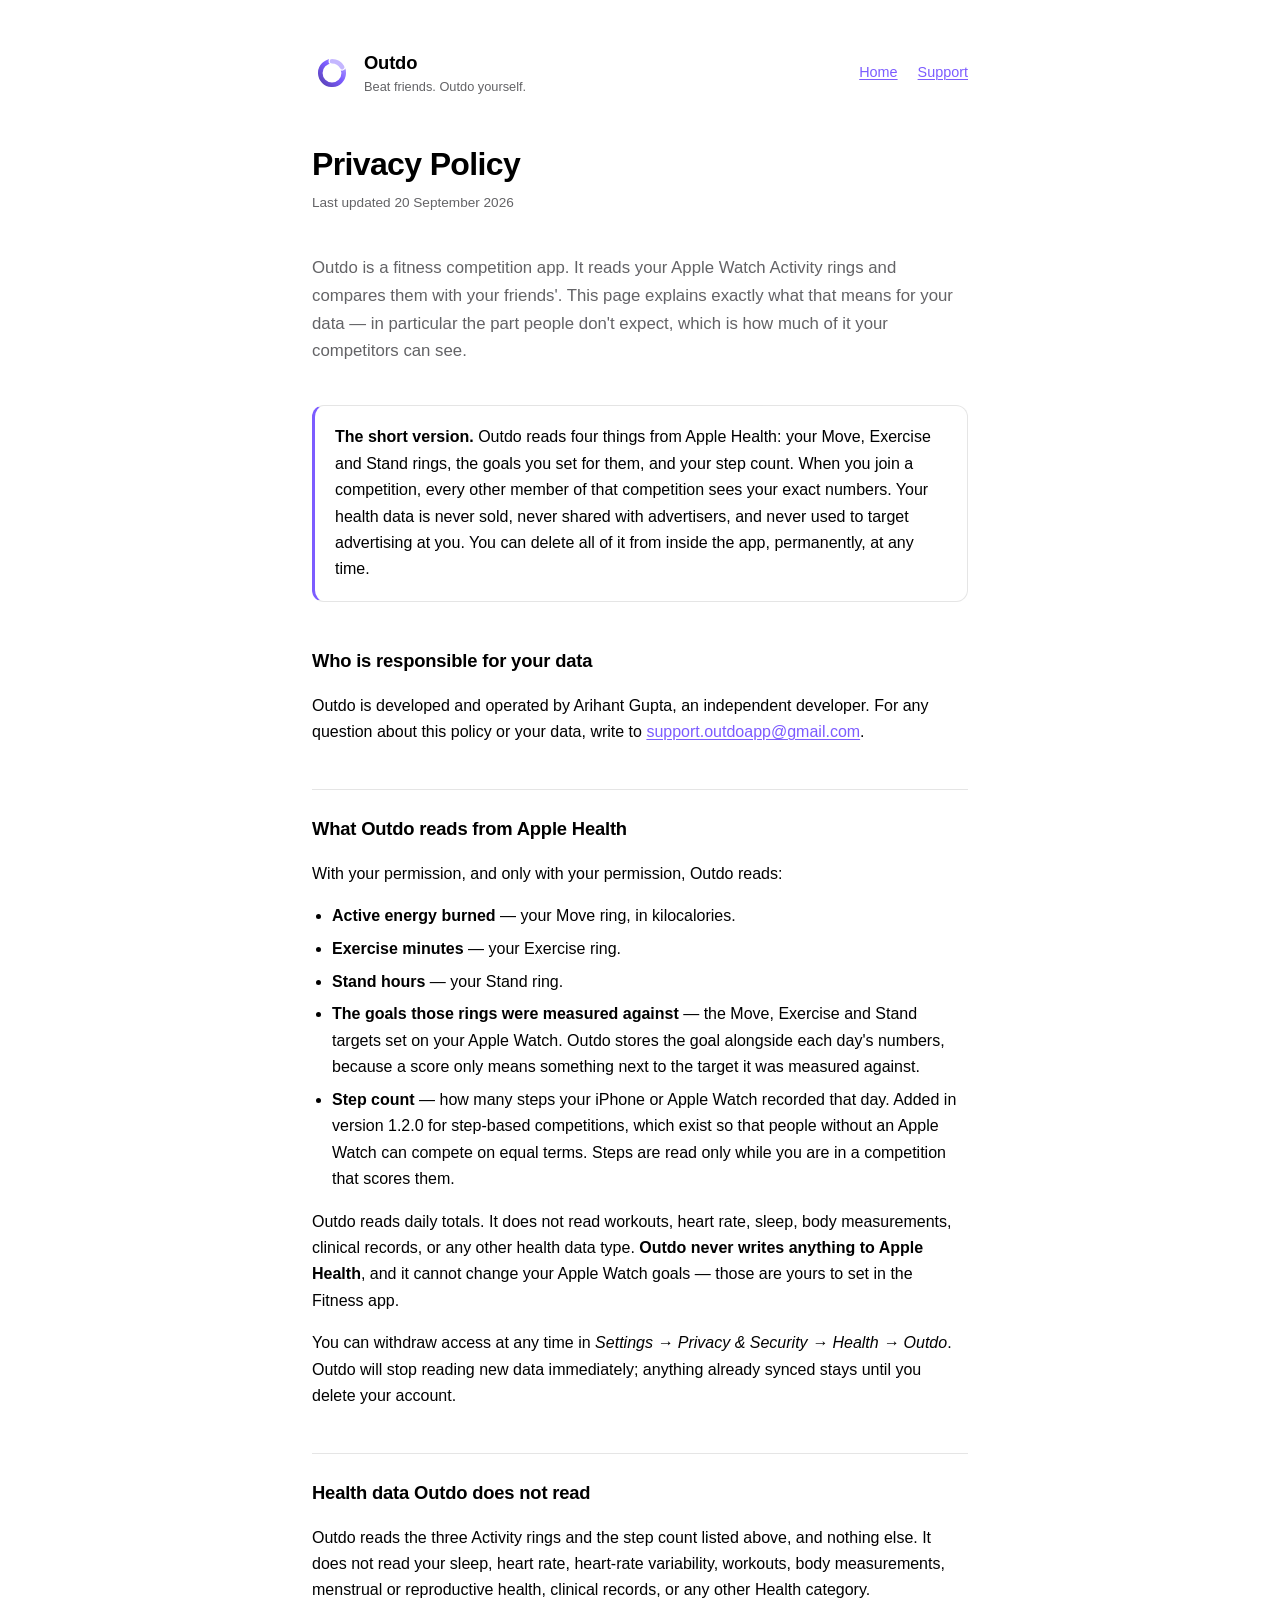
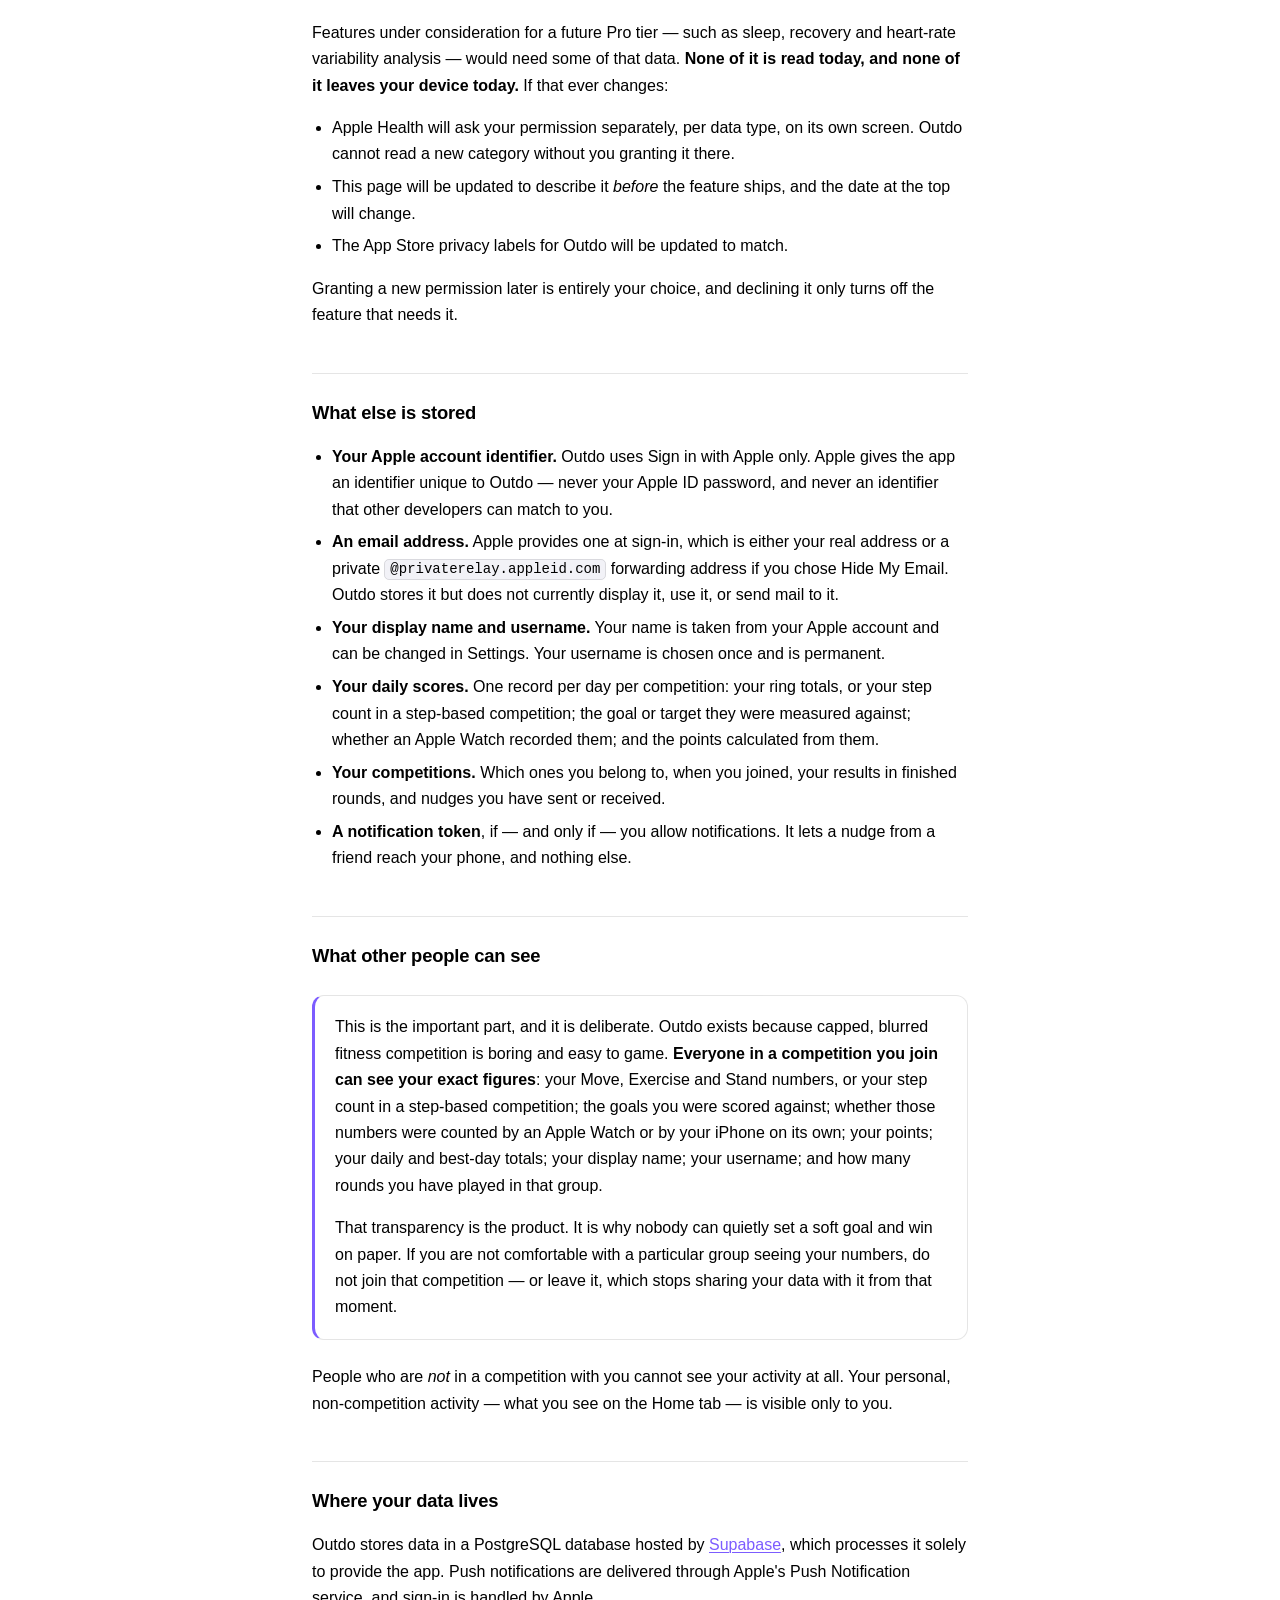
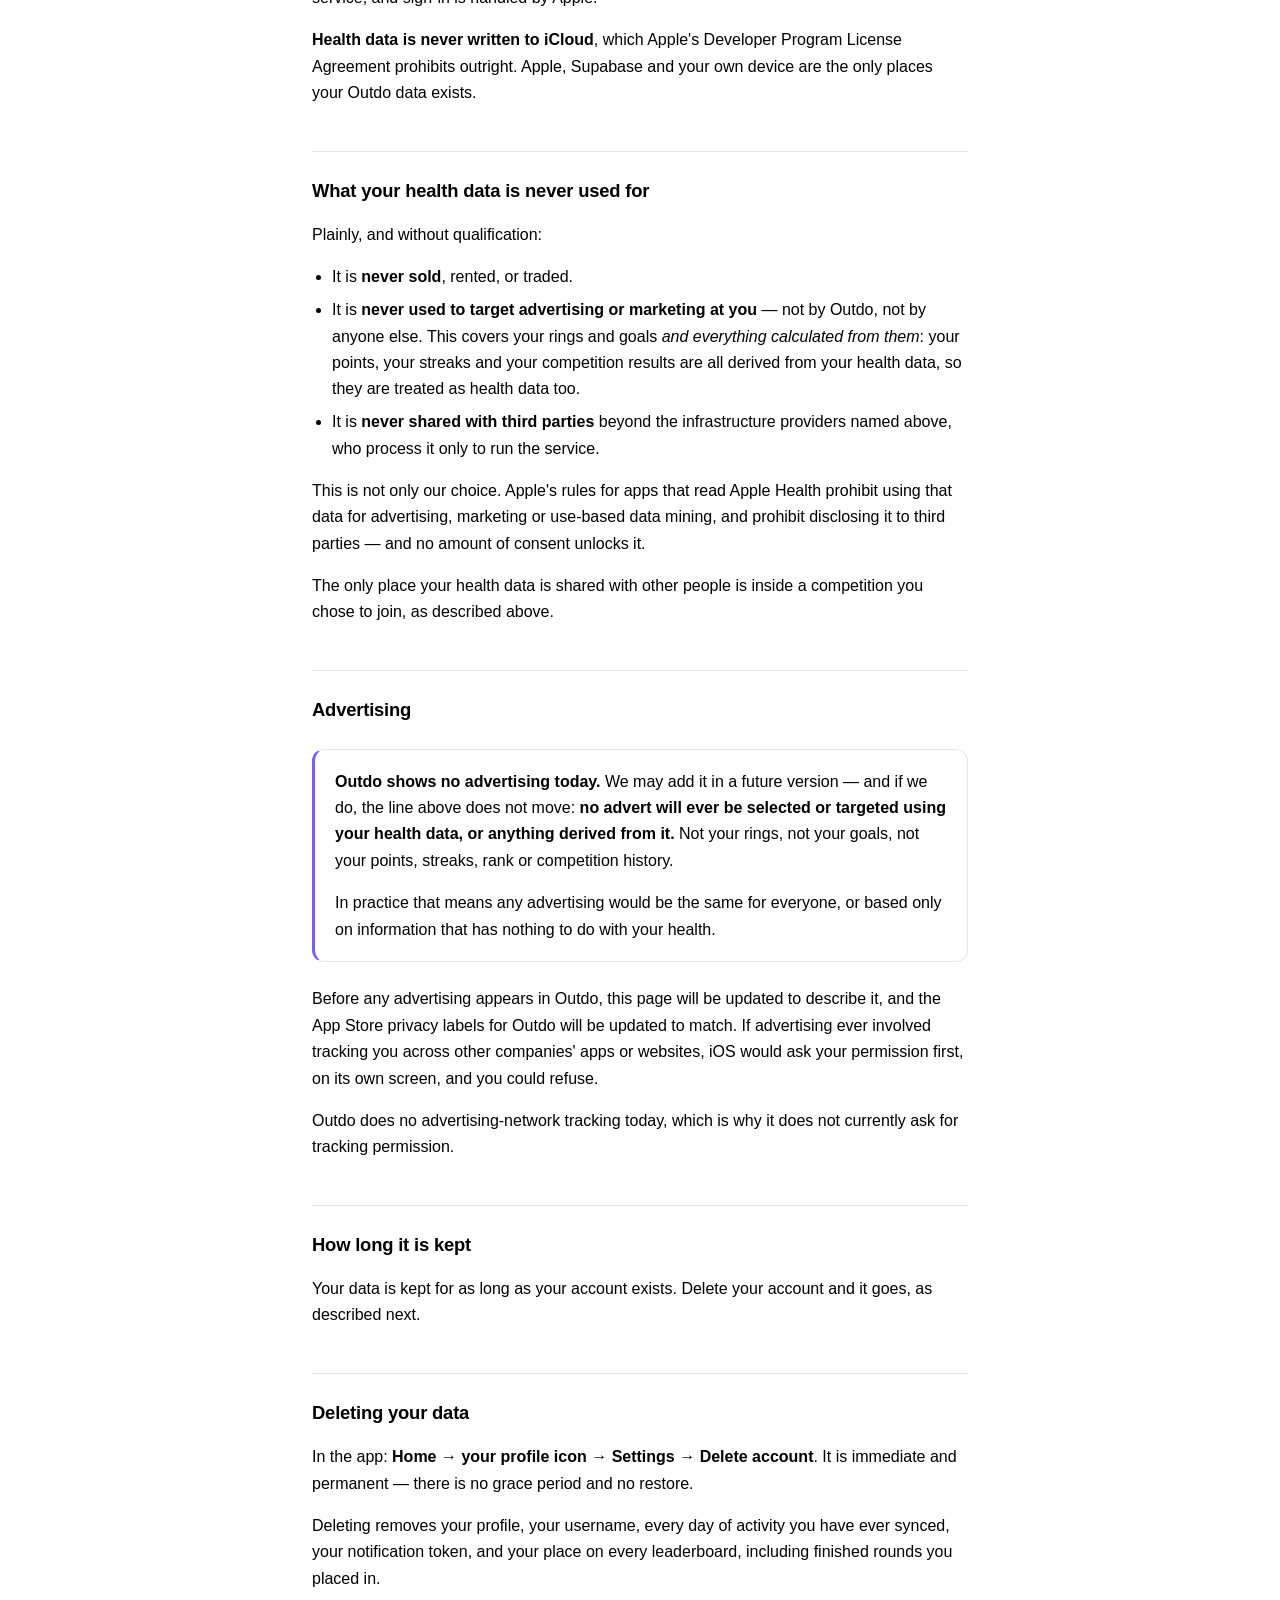
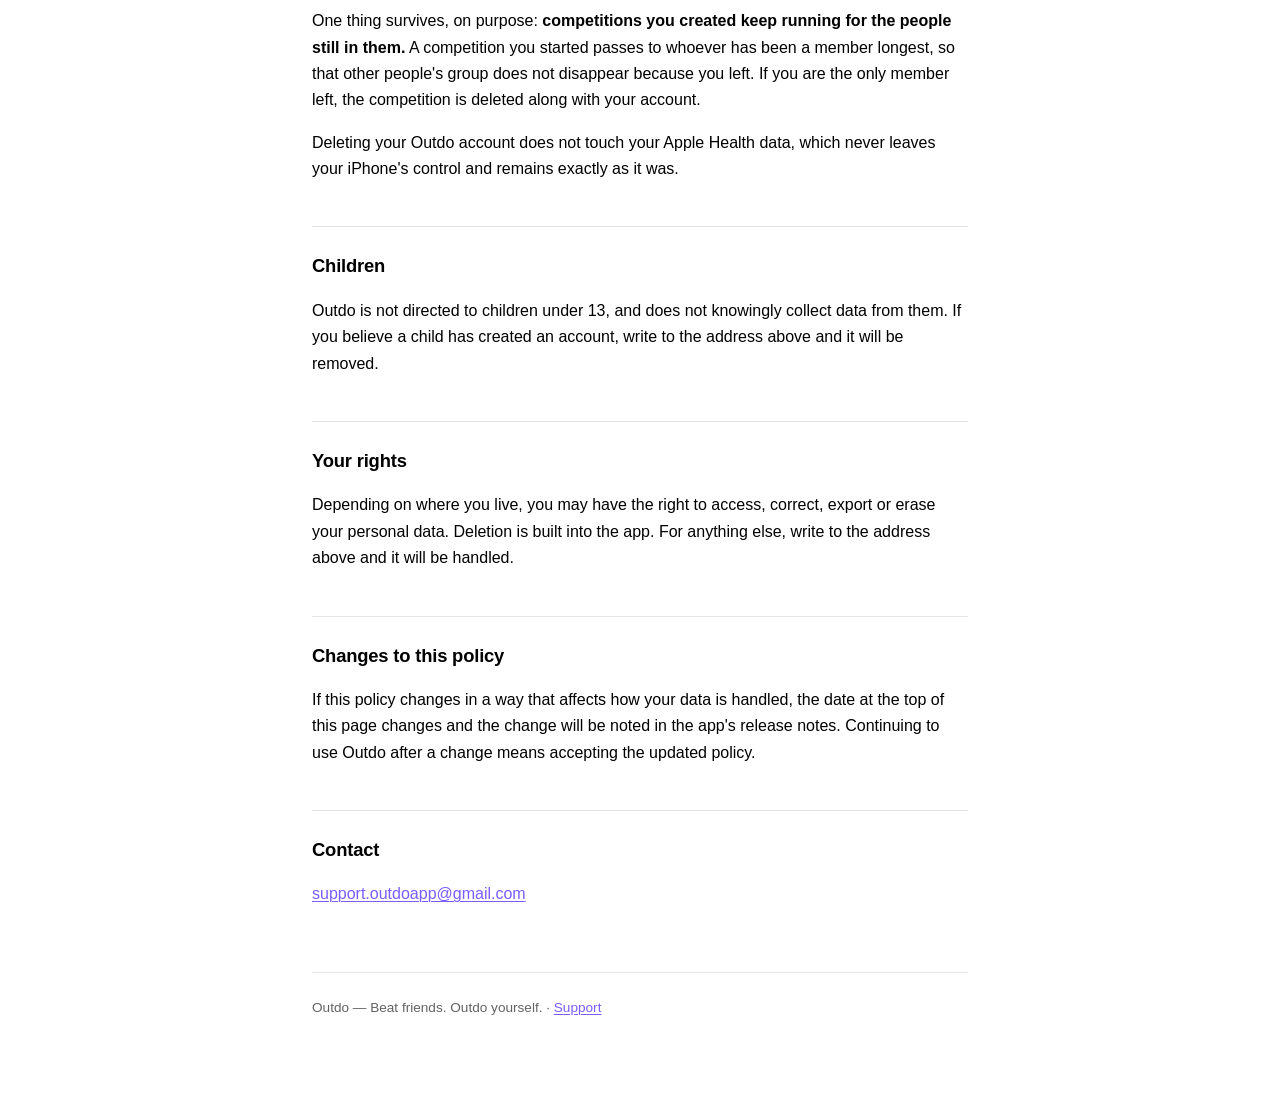
==== commit 5c341550: "privacy: disclose the step count read (Outdo v1.2.0) v1.2.0 adds steps competitions, so Outdo reads " ====
--- a/privacy.html
+++ b/privacy.html
@@ -36,18 +36,18 @@
 </header>
 
 <h1>Privacy Policy</h1>
-<p class="meta">Last updated 24 August 2026</p>
+<p class="meta">Last updated 20 September 2026</p>
 
 <p class="lede">Outdo is a fitness competition app. It reads your Apple Watch Activity rings and
 compares them with your friends'. This page explains exactly what that means for your data — in
 particular the part people don't expect, which is how much of it your competitors can see.</p>
 
 <div class="callout">
-  <p><strong>The short version.</strong> Outdo reads three things from Apple Health: your Move,
-  Exercise and Stand rings, plus the goals you set for them. When you join a competition, every
-  other member of that competition sees your exact numbers. Your health data is never sold, never
-  shared with advertisers, and never used to target advertising at you. You can delete all of it from inside the app, permanently, at
-  any time.</p>
+  <p><strong>The short version.</strong> Outdo reads four things from Apple Health: your Move,
+  Exercise and Stand rings, the goals you set for them, and your step count. When you join a
+  competition, every other member of that competition sees your exact numbers. Your health data
+  is never sold, never shared with advertisers, and never used to target advertising at you. You
+  can delete all of it from inside the app, permanently, at any time.</p>
 </div>
 
 <h2>Who is responsible for your data</h2>
@@ -64,6 +64,10 @@
   <li><strong>The goals those rings were measured against</strong> — the Move, Exercise and Stand
   targets set on your Apple Watch. Outdo stores the goal alongside each day's numbers, because a
   score only means something next to the target it was measured against.</li>
+  <li><strong>Step count</strong> — how many steps your iPhone or Apple Watch recorded that day.
+  Added in version 1.2.0 for step-based competitions, which exist so that people without an Apple
+  Watch can compete on equal terms. Steps are read only while you are in a competition that scores
+  them.</li>
 </ul>
 <p>Outdo reads daily totals. It does not read workouts, heart rate, sleep, body measurements,
 clinical records, or any other health data type. <strong>Outdo never writes anything to Apple
@@ -74,9 +78,9 @@
 delete your account.</p>
 
 <h2>Health data Outdo does not read</h2>
-<p>Outdo reads the three Activity rings above and nothing else. It does not read your sleep, heart
-rate, heart-rate variability, workouts, body measurements, menstrual or reproductive health,
-clinical records, or any other Health category.</p>
+<p>Outdo reads the three Activity rings and the step count listed above, and nothing else. It does
+not read your sleep, heart rate, heart-rate variability, workouts, body measurements, menstrual or
+reproductive health, clinical records, or any other Health category.</p>
 <p>Features under consideration for a future Pro tier — such as sleep, recovery and heart-rate
 variability analysis — would need some of that data. <strong>None of it is read today, and none of
 it leaves your device today.</strong> If that ever changes:</p>
@@ -100,8 +104,9 @@
   My Email. Outdo stores it but does not currently display it, use it, or send mail to it.</li>
   <li><strong>Your display name and username.</strong> Your name is taken from your Apple account
   and can be changed in Settings. Your username is chosen once and is permanent.</li>
-  <li><strong>Your daily scores.</strong> One record per day per competition: your ring totals, the
-  goals they were measured against, and the points calculated from them.</li>
+  <li><strong>Your daily scores.</strong> One record per day per competition: your ring totals, or
+  your step count in a step-based competition; the goal or target they were measured against;
+  whether an Apple Watch recorded them; and the points calculated from them.</li>
   <li><strong>Your competitions.</strong> Which ones you belong to, when you joined, your results in
   finished rounds, and nudges you have sent or received.</li>
   <li><strong>A notification token</strong>, if — and only if — you allow notifications. It lets a
@@ -112,9 +117,10 @@
 <div class="callout">
   <p>This is the important part, and it is deliberate. Outdo exists because capped, blurred fitness
   competition is boring and easy to game. <strong>Everyone in a competition you join can see your
-  exact figures</strong>: your Move, Exercise and Stand numbers, the goals you were scored against,
-  your points, your daily and best-day totals, your display name, your username, and how many rounds
-  you have played in that group.</p>
+  exact figures</strong>: your Move, Exercise and Stand numbers, or your step count in a step-based
+  competition; the goals you were scored against; whether those numbers were counted by an Apple
+  Watch or by your iPhone on its own; your points; your daily and best-day totals; your display
+  name; your username; and how many rounds you have played in that group.</p>
   <p>That transparency is the product. It is why nobody can quietly set a soft goal and win on
   paper. If you are not comfortable with a particular group seeing your numbers, do not join that
   competition — or leave it, which stops sharing your data with it from that moment.</p>
--- a/style.css
+++ b/style.css
@@ -159,3 +159,72 @@
 .card:hover { border-color: var(--accent); }
 .card strong { display: block; font-size: 1.05rem; margin-bottom: 0.2rem; }
 .card span { color: var(--muted); font-size: 0.9rem; }
+
+/* ---- Invite landing (join.html) ---------------------------------------- */
+
+.invite {
+  display: flex;
+  flex-direction: column;
+  align-items: center;
+  gap: 0.4rem;
+  background: var(--card);
+  border: 1px solid var(--border);
+  border-radius: 14px;
+  padding: 1.5rem 1.25rem;
+  margin: 2rem 0;
+}
+
+.invite-label {
+  color: var(--muted);
+  font-size: 0.8rem;
+  text-transform: uppercase;
+  letter-spacing: 0.06em;
+}
+
+.invite-code {
+  font: 700 2rem/1.1 ui-monospace, "SF Mono", Menlo, monospace;
+  letter-spacing: 0.18em;
+  /* The trailing letter-spacing would otherwise push the code off-centre. */
+  text-indent: 0.18em;
+  color: var(--accent);
+}
+
+.actions {
+  display: grid;
+  gap: 0.75rem;
+  margin: 2rem 0 1rem;
+}
+
+.btn {
+  display: block;
+  border-radius: 12px;
+  padding: 0.95rem 1.25rem;
+  text-align: center;
+  text-decoration: none;
+  font-weight: 600;
+  border: 1px solid transparent;
+}
+
+.btn-primary {
+  background: var(--accent);
+  color: #ffffff;
+}
+
+.btn-primary:hover {
+  background: var(--accent-cool);
+  color: #ffffff;
+}
+
+.btn-secondary {
+  background: var(--card);
+  border-color: var(--border);
+  color: var(--text);
+}
+
+.btn-secondary:hover { border-color: var(--accent); color: var(--text); }
+
+.note {
+  color: var(--muted);
+  font-size: 0.9rem;
+  text-align: center;
+}
